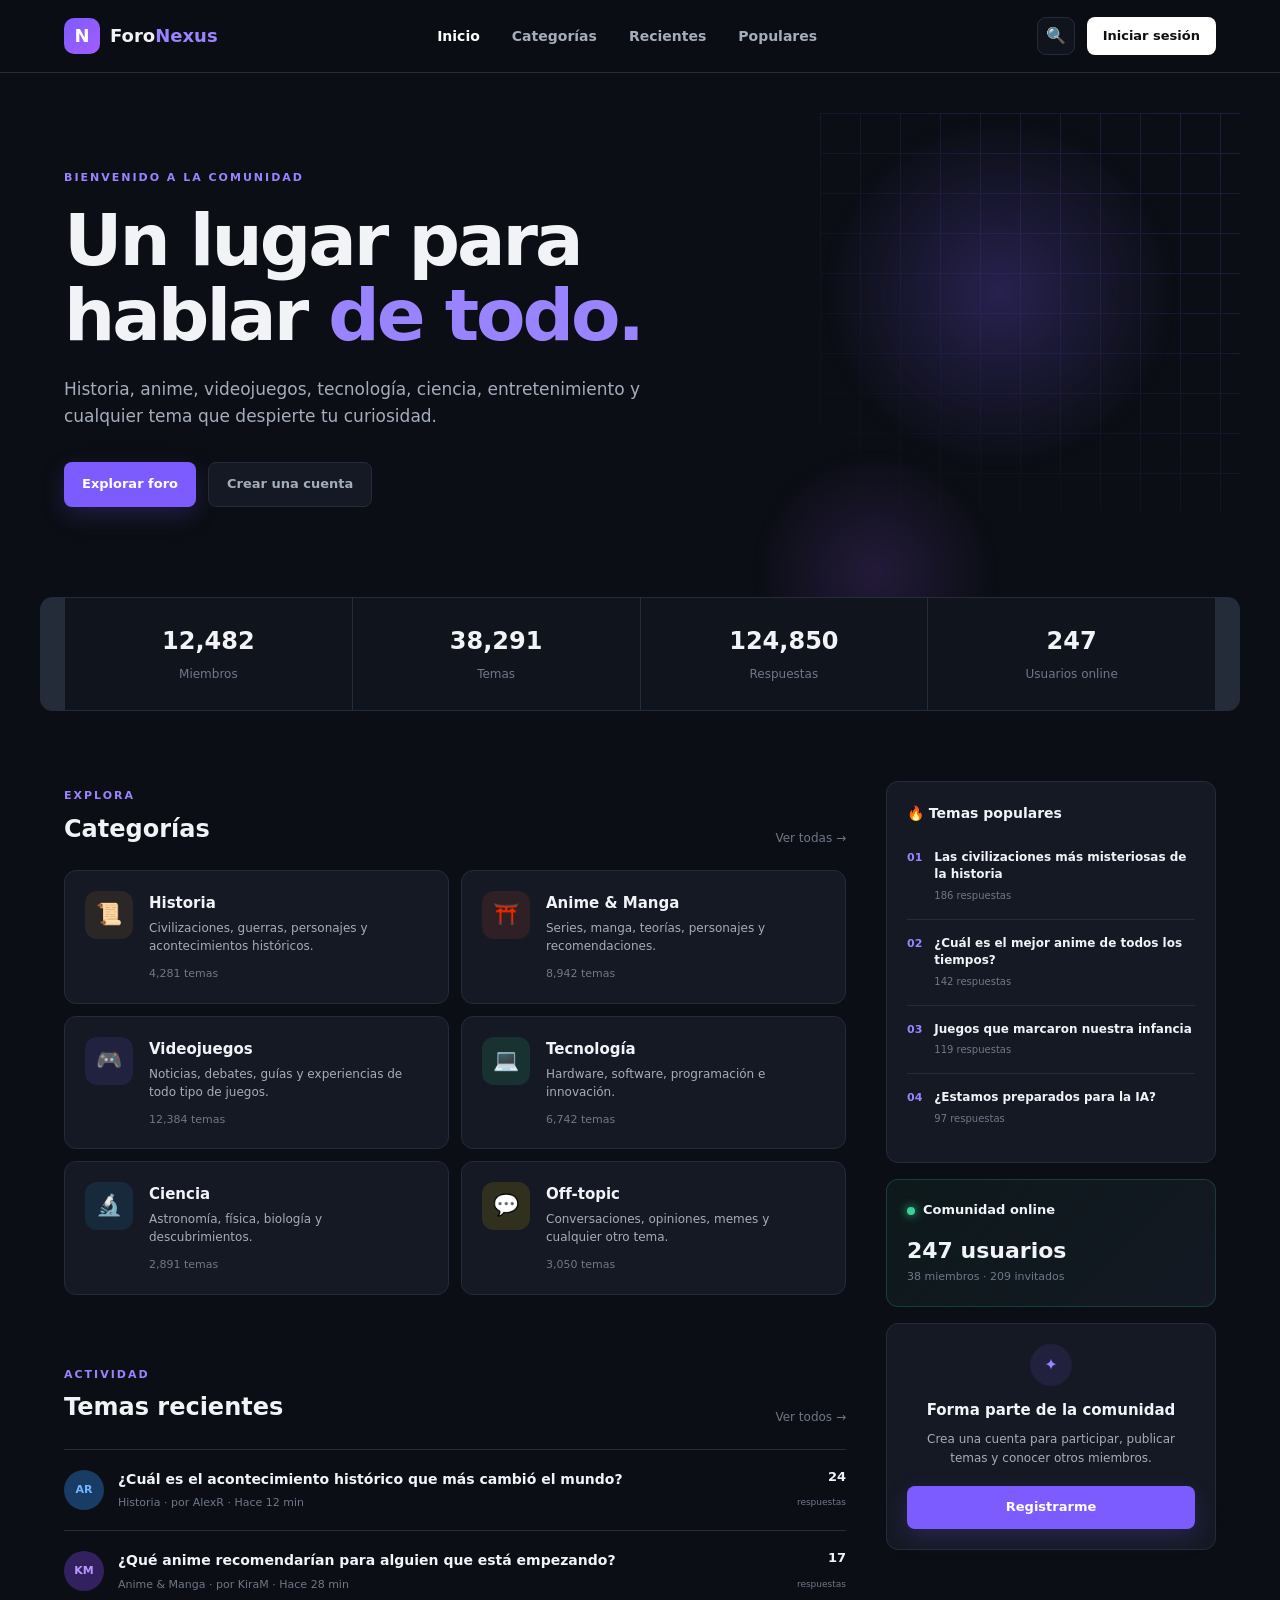
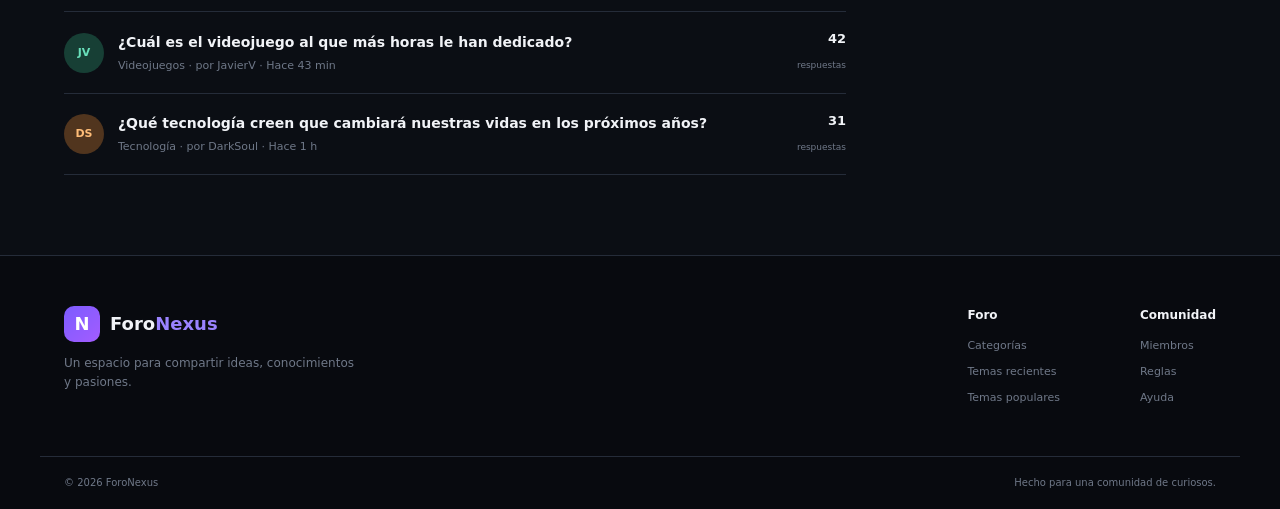
==== index.html @ 6db3c468 "add visual content" ====
<!DOCTYPE html>
<html lang="es">
<head>
    <meta charset="UTF-8">
    <meta name="viewport" content="width=device-width, initial-scale=1.0">

    <title>Foro Nexus</title>

    <meta
        name="description"
        content="Un espacio para conversar sobre historia, anime, videojuegos, tecnología y mucho más."
    >

    <link rel="stylesheet" href="css/style.css">
</head>

<body>

    <!-- =========================
         HEADER
    ========================== -->

    <header class="header">

        <div class="header-container">

            <a href="#" class="logo">
                <span class="logo-icon">N</span>

                <span class="logo-text">
                    Foro<span>Nexus</span>
                </span>
            </a>

            <nav class="main-nav" id="mainNav">
                <a href="#" class="active">Inicio</a>
                <a href="#categorias">Categorías</a>
                <a href="#recientes">Recientes</a>
                <a href="#populares">Populares</a>
            </nav>

            <div class="header-actions">

                <button
                    class="search-button"
                    id="searchButton"
                    aria-label="Buscar"
                >
                    🔍
                </button>

                <button class="login-button">
                    Iniciar sesión
                </button>

                <button
                    class="menu-button"
                    id="menuButton"
                    aria-label="Abrir menú"
                >
                    ☰
                </button>

            </div>

        </div>

    </header>


    <!-- =========================
         SEARCH
    ========================== -->

    <section class="search-section" id="searchSection">

        <div class="search-container">

            <input
                type="search"
                id="searchInput"
                placeholder="Buscar temas, categorías o usuarios..."
            >

            <button id="closeSearch">
                ✕
            </button>

        </div>

    </section>


    <!-- =========================
         HERO
    ========================== -->

    <main>

        <section class="hero">

            <div class="hero-content">

                <span class="hero-label">
                    BIENVENIDO A LA COMUNIDAD
                </span>

                <h1>
                    Un lugar para hablar
                    <span>de todo.</span>
                </h1>

                <p>
                    Historia, anime, videojuegos, tecnología, ciencia,
                    entretenimiento y cualquier tema que despierte tu curiosidad.
                </p>

                <div class="hero-actions">

                    <a href="#categorias" class="button primary">
                        Explorar foro
                    </a>

                    <a href="#" class="button secondary">
                        Crear una cuenta
                    </a>

                </div>

            </div>

            <div class="hero-decoration">
                <div class="orb orb-one"></div>
                <div class="orb orb-two"></div>
                <div class="grid-decoration"></div>
            </div>

        </section>


        <!-- =========================
             STATS
        ========================== -->

        <section class="stats">

            <div class="stat">
                <strong>12,482</strong>
                <span>Miembros</span>
            </div>

            <div class="stat">
                <strong>38,291</strong>
                <span>Temas</span>
            </div>

            <div class="stat">
                <strong>124,850</strong>
                <span>Respuestas</span>
            </div>

            <div class="stat">
                <strong>247</strong>
                <span>Usuarios online</span>
            </div>

        </section>


        <!-- =========================
             CONTENT
        ========================== -->

        <div class="content-container">

            <div class="main-content">

                <!-- CATEGORÍAS -->

                <section id="categorias">

                    <div class="section-heading">

                        <div>
                            <span class="section-label">
                                EXPLORA
                            </span>

                            <h2>Categorías</h2>
                        </div>

                        <a href="#" class="view-all">
                            Ver todas →
                        </a>

                    </div>


                    <div class="categories-grid">

                        <article
                            class="category-card"
                            data-category="historia"
                        >

                            <div class="category-icon history">
                                📜
                            </div>

                            <div class="category-info">

                                <h3>Historia</h3>

                                <p>
                                    Civilizaciones, guerras, personajes
                                    y acontecimientos históricos.
                                </p>

                                <span>
                                    4,281 temas
                                </span>

                            </div>

                        </article>


                        <article
                            class="category-card"
                            data-category="anime"
                        >

                            <div class="category-icon anime">
                                ⛩️
                            </div>

                            <div class="category-info">

                                <h3>Anime & Manga</h3>

                                <p>
                                    Series, manga, teorías, personajes
                                    y recomendaciones.
                                </p>

                                <span>
                                    8,942 temas
                                </span>

                            </div>

                        </article>


                        <article
                            class="category-card"
                            data-category="videojuegos"
                        >

                            <div class="category-icon games">
                                🎮
                            </div>

                            <div class="category-info">

                                <h3>Videojuegos</h3>

                                <p>
                                    Noticias, debates, guías y experiencias
                                    de todo tipo de juegos.
                                </p>

                                <span>
                                    12,384 temas
                                </span>

                            </div>

                        </article>


                        <article
                            class="category-card"
                            data-category="tecnologia"
                        >

                            <div class="category-icon technology">
                                💻
                            </div>

                            <div class="category-info">

                                <h3>Tecnología</h3>

                                <p>
                                    Hardware, software, programación
                                    e innovación.
                                </p>

                                <span>
                                    6,742 temas
                                </span>

                            </div>

                        </article>


                        <article
                            class="category-card"
                            data-category="ciencia"
                        >

                            <div class="category-icon science">
                                🔬
                            </div>

                            <div class="category-info">

                                <h3>Ciencia</h3>

                                <p>
                                    Astronomía, física, biología y
                                    descubrimientos.
                                </p>

                                <span>
                                    2,891 temas
                                </span>

                            </div>

                        </article>


                        <article
                            class="category-card"
                            data-category="offtopic"
                        >

                            <div class="category-icon offtopic">
                                💬
                            </div>

                            <div class="category-info">

                                <h3>Off-topic</h3>

                                <p>
                                    Conversaciones, opiniones, memes
                                    y cualquier otro tema.
                                </p>

                                <span>
                                    3,050 temas
                                </span>

                            </div>

                        </article>

                    </div>

                </section>


                <!-- TEMAS RECIENTES -->

                <section id="recientes" class="topics-section">

                    <div class="section-heading">

                        <div>
                            <span class="section-label">
                                ACTIVIDAD
                            </span>

                            <h2>Temas recientes</h2>
                        </div>

                        <a href="#" class="view-all">
                            Ver todos →
                        </a>

                    </div>


                    <div class="topics-list">

                        <article class="topic">

                            <div class="topic-avatar avatar-blue">
                                AR
                            </div>

                            <div class="topic-content">

                                <a href="#" class="topic-title">
                                    ¿Cuál es el acontecimiento histórico
                                    que más cambió el mundo?
                                </a>

                                <div class="topic-meta">
                                    <span>Historia</span>
                                    ·
                                    <span>por AlexR</span>
                                    ·
                                    <span>Hace 12 min</span>
                                </div>

                            </div>

                            <div class="topic-stats">
                                <strong>24</strong>
                                <span>respuestas</span>
                            </div>

                        </article>


                        <article class="topic">

                            <div class="topic-avatar avatar-purple">
                                KM
                            </div>

                            <div class="topic-content">

                                <a href="#" class="topic-title">
                                    ¿Qué anime recomendarían para alguien
                                    que está empezando?
                                </a>

                                <div class="topic-meta">
                                    <span>Anime & Manga</span>
                                    ·
                                    <span>por KiraM</span>
                                    ·
                                    <span>Hace 28 min</span>
                                </div>

                            </div>

                            <div class="topic-stats">
                                <strong>17</strong>
                                <span>respuestas</span>
                            </div>

                        </article>


                        <article class="topic">

                            <div class="topic-avatar avatar-green">
                                JV
                            </div>

                            <div class="topic-content">

                                <a href="#" class="topic-title">
                                    ¿Cuál es el videojuego al que más
                                    horas le han dedicado?
                                </a>

                                <div class="topic-meta">
                                    <span>Videojuegos</span>
                                    ·
                                    <span>por JavierV</span>
                                    ·
                                    <span>Hace 43 min</span>
                                </div>

                            </div>

                            <div class="topic-stats">
                                <strong>42</strong>
                                <span>respuestas</span>
                            </div>

                        </article>


                        <article class="topic">

                            <div class="topic-avatar avatar-orange">
                                DS
                            </div>

                            <div class="topic-content">

                                <a href="#" class="topic-title">
                                    ¿Qué tecnología creen que cambiará
                                    nuestras vidas en los próximos años?
                                </a>

                                <div class="topic-meta">
                                    <span>Tecnología</span>
                                    ·
                                    <span>por DarkSoul</span>
                                    ·
                                    <span>Hace 1 h</span>
                                </div>

                            </div>

                            <div class="topic-stats">
                                <strong>31</strong>
                                <span>respuestas</span>
                            </div>

                        </article>

                    </div>

                </section>

            </div>


            <!-- =========================
                 SIDEBAR
            ========================== -->

            <aside class="sidebar">

                <!-- POPULARES -->

                <section id="populares" class="sidebar-card">

                    <div class="sidebar-heading">
                        <h3>🔥 Temas populares</h3>
                    </div>

                    <div class="popular-topic">

                        <span class="popular-number">
                            01
                        </span>

                        <div>
                            <a href="#">
                                Las civilizaciones más misteriosas
                                de la historia
                            </a>

                            <span>
                                186 respuestas
                            </span>
                        </div>

                    </div>


                    <div class="popular-topic">

                        <span class="popular-number">
                            02
                        </span>

                        <div>
                            <a href="#">
                                ¿Cuál es el mejor anime de todos
                                los tiempos?
                            </a>

                            <span>
                                142 respuestas
                            </span>
                        </div>

                    </div>


                    <div class="popular-topic">

                        <span class="popular-number">
                            03
                        </span>

                        <div>
                            <a href="#">
                                Juegos que marcaron nuestra infancia
                            </a>

                            <span>
                                119 respuestas
                            </span>
                        </div>

                    </div>


                    <div class="popular-topic">

                        <span class="popular-number">
                            04
                        </span>

                        <div>
                            <a href="#">
                                ¿Estamos preparados para la IA?
                            </a>

                            <span>
                                97 respuestas
                            </span>
                        </div>

                    </div>

                </section>


                <!-- ONLINE -->

                <section class="sidebar-card online-card">

                    <div class="online-header">

                        <span class="online-indicator"></span>

                        <h3>
                            Comunidad online
                        </h3>

                    </div>

                    <strong>
                        247 usuarios
                    </strong>

                    <p>
                        38 miembros · 209 invitados
                    </p>

                </section>


                <!-- CTA -->

                <section class="sidebar-card join-card">

                    <div class="join-icon">
                        ✦
                    </div>

                    <h3>
                        Forma parte de la comunidad
                    </h3>

                    <p>
                        Crea una cuenta para participar,
                        publicar temas y conocer otros miembros.
                    </p>

                    <a href="#" class="button primary full">
                        Registrarme
                    </a>

                </section>

            </aside>

        </div>

    </main>


    <!-- =========================
         FOOTER
    ========================== -->

    <footer class="footer">

        <div class="footer-container">

            <div class="footer-brand">

                <a href="#" class="logo">

                    <span class="logo-icon">
                        N
                    </span>

                    <span class="logo-text">
                        Foro<span>Nexus</span>
                    </span>

                </a>

                <p>
                    Un espacio para compartir ideas,
                    conocimientos y pasiones.
                </p>

            </div>


            <div class="footer-links">

                <div>
                    <h4>Foro</h4>
                    <a href="#">Categorías</a>
                    <a href="#">Temas recientes</a>
                    <a href="#">Temas populares</a>
                </div>

                <div>
                    <h4>Comunidad</h4>
                    <a href="#">Miembros</a>
                    <a href="#">Reglas</a>
                    <a href="#">Ayuda</a>
                </div>

            </div>

        </div>


        <div class="footer-bottom">

            <span>
                © 2026 ForoNexus
            </span>

            <span>
                Hecho para una comunidad de curiosos.
            </span>

        </div>

    </footer>


    <script src="js/app.js"></script>

</body>
</html>
---- css/style.css ----
/* =========================================
   VARIABLES
========================================= */

:root {

    --bg: #0b0e14;
    --bg-secondary: #10141d;
    --bg-card: #141923;
    --bg-card-hover: #191f2c;

    --border: #252c39;
    --border-light: #303849;

    --text: #f1f3f7;
    --text-secondary: #a5adbb;
    --text-muted: #6f7888;

    --primary: #7c5cff;
    --primary-light: #9a83ff;
    --primary-dark: #6242e8;

    --green: #36d399;

    --radius: 12px;

    --max-width: 1200px;

}


/* =========================================
   RESET
========================================= */

* {
    margin: 0;
    padding: 0;
    box-sizing: border-box;
}

html {
    scroll-behavior: smooth;
}

body {
    background: var(--bg);
    color: var(--text);
    font-family:
        Inter,
        ui-sans-serif,
        system-ui,
        -apple-system,
        BlinkMacSystemFont,
        "Segoe UI",
        sans-serif;

    line-height: 1.6;
}

a {
    color: inherit;
    text-decoration: none;
}

button,
input {
    font: inherit;
}


/* =========================================
   HEADER
========================================= */

.header {
    position: sticky;
    top: 0;
    z-index: 100;

    background: rgba(11, 14, 20, .88);

    backdrop-filter: blur(16px);

    border-bottom: 1px solid var(--border);
}

.header-container {
    max-width: var(--max-width);
    height: 72px;

    margin: auto;
    padding: 0 24px;

    display: flex;
    align-items: center;
    justify-content: space-between;
}


/* LOGO */

.logo {
    display: flex;
    align-items: center;
    gap: 10px;

    font-weight: 800;
    font-size: 18px;
}

.logo-icon {
    width: 36px;
    height: 36px;

    display: grid;
    place-items: center;

    border-radius: 10px;

    background: linear-gradient(
        135deg,
        var(--primary),
        #a35cff
    );

    color: white;

    font-weight: 900;
}

.logo-text span {
    color: var(--primary-light);
}


/* NAV */

.main-nav {
    display: flex;
    gap: 32px;
}

.main-nav a {
    color: var(--text-secondary);

    font-size: 14px;
    font-weight: 600;

    transition: .2s;
}

.main-nav a:hover,
.main-nav a.active {
    color: white;
}


/* HEADER ACTIONS */

.header-actions {
    display: flex;
    align-items: center;
    gap: 12px;
}

.search-button,
.menu-button {
    width: 38px;
    height: 38px;

    border: 1px solid var(--border);

    background: var(--bg-secondary);
    color: var(--text-secondary);

    border-radius: 9px;

    cursor: pointer;

    transition: .2s;
}

.search-button:hover,
.menu-button:hover {
    border-color: var(--primary);
    color: white;
}

.login-button {
    border: none;

    background: white;
    color: #101010;

    padding: 9px 16px;

    border-radius: 8px;

    font-size: 13px;
    font-weight: 700;

    cursor: pointer;

    transition: .2s;
}

.login-button:hover {
    background: #ddd;
}

.menu-button {
    display: none;
}


/* =========================================
   SEARCH
========================================= */

.search-section {
    display: none;

    border-bottom: 1px solid var(--border);

    background: var(--bg-secondary);

    padding: 16px 24px;
}

.search-section.visible {
    display: block;
}

.search-container {
    max-width: var(--max-width);
    margin: auto;

    display: flex;
    gap: 10px;
}

.search-container input {
    flex: 1;

    background: var(--bg-card);

    border: 1px solid var(--border);

    color: white;

    padding: 12px 16px;

    border-radius: 8px;

    outline: none;
}

.search-container input:focus {
    border-color: var(--primary);
}

.search-container button {
    width: 44px;

    border: 1px solid var(--border);

    background: var(--bg-card);

    color: var(--text-secondary);

    border-radius: 8px;

    cursor: pointer;
}


/* =========================================
   HERO
========================================= */

.hero {
    position: relative;

    min-height: 460px;

    max-width: var(--max-width);

    margin: 0 auto;

    padding: 90px 24px;

    display: flex;
    align-items: center;

    overflow: hidden;
}

.hero-content {
    position: relative;
    z-index: 2;

    max-width: 700px;
}

.hero-label,
.section-label {
    color: var(--primary-light);

    font-size: 11px;
    font-weight: 800;

    letter-spacing: 2px;
}

.hero h1 {
    margin-top: 14px;

    font-size: clamp(42px, 6vw, 72px);

    line-height: 1.05;

    letter-spacing: -3px;
}

.hero h1 span {
    color: var(--primary-light);
}

.hero p {
    margin-top: 22px;

    max-width: 610px;

    color: var(--text-secondary);

    font-size: 17px;
}

.hero-actions {
    margin-top: 32px;

    display: flex;
    gap: 12px;
}


/* HERO DECORATION */

.hero-decoration {
    position: absolute;

    inset: 0;

    pointer-events: none;
}

.orb {
    position: absolute;

    border-radius: 50%;

    filter: blur(2px);
}

.orb-one {
    width: 360px;
    height: 360px;

    right: 60px;
    top: 40px;

    background: radial-gradient(
        circle,
        rgba(124, 92, 255, .25),
        transparent 70%
    );
}

.orb-two {
    width: 250px;
    height: 250px;

    right: 240px;
    bottom: -100px;

    background: radial-gradient(
        circle,
        rgba(163, 92, 255, .16),
        transparent 70%
    );
}

.grid-decoration {
    position: absolute;

    width: 500px;
    height: 400px;

    right: -80px;
    top: 40px;

    opacity: .2;

    background-image:
        linear-gradient(var(--primary) 1px, transparent 1px),
        linear-gradient(90deg, var(--primary) 1px, transparent 1px);

    background-size: 40px 40px;

    mask-image: linear-gradient(
        to bottom left,
        black,
        transparent
    );
}


/* =========================================
   BUTTONS
========================================= */

.button {
    display: inline-flex;

    align-items: center;
    justify-content: center;

    padding: 11px 18px;

    border-radius: 8px;

    font-size: 13px;
    font-weight: 700;

    transition: .2s;
}

.button.primary {
    background: var(--primary);

    color: white;

    box-shadow:
        0 8px 25px rgba(124, 92, 255, .2);
}

.button.primary:hover {
    background: var(--primary-light);

    transform: translateY(-1px);
}

.button.secondary {
    border: 1px solid var(--border);

    background: var(--bg-card);

    color: var(--text-secondary);
}

.button.secondary:hover {
    border-color: var(--border-light);

    color: white;
}

.button.full {
    width: 100%;
}


/* =========================================
   STATS
========================================= */

.stats {
    max-width: var(--max-width);

    margin: 0 auto 70px;

    padding: 0 24px;

    display: grid;

    grid-template-columns:
        repeat(4, 1fr);

    gap: 1px;

    background: var(--border);

    border: 1px solid var(--border);

    border-radius: var(--radius);

    overflow: hidden;
}

.stat {
    padding: 24px;

    background: var(--bg-secondary);

    text-align: center;
}

.stat strong {
    display: block;

    font-size: 24px;
}

.stat span {
    color: var(--text-muted);

    font-size: 12px;
}


/* =========================================
   CONTENT
========================================= */

.content-container {
    max-width: var(--max-width);

    margin: auto;

    padding: 0 24px 80px;

    display: grid;

    grid-template-columns:
        minmax(0, 1fr)
        330px;

    gap: 40px;
}


/* SECTION HEADING */

.section-heading {
    display: flex;

    align-items: flex-end;
    justify-content: space-between;

    margin-bottom: 22px;
}

.section-heading h2 {
    margin-top: 3px;

    font-size: 24px;
}

.view-all {
    color: var(--text-muted);

    font-size: 12px;
}

.view-all:hover {
    color: var(--primary-light);
}


/* =========================================
   CATEGORIES
========================================= */

.categories-grid {
    display: grid;

    grid-template-columns:
        repeat(2, 1fr);

    gap: 12px;
}

.category-card {
    display: flex;

    gap: 16px;

    padding: 20px;

    background: var(--bg-card);

    border: 1px solid var(--border);

    border-radius: var(--radius);

    cursor: pointer;

    transition:
        background .2s,
        border .2s,
        transform .2s;
}

.category-card:hover {
    background: var(--bg-card-hover);

    border-color: var(--border-light);

    transform: translateY(-2px);
}

.category-icon {
    width: 48px;
    height: 48px;

    flex-shrink: 0;

    display: grid;
    place-items: center;

    border-radius: 12px;

    font-size: 21px;
}

.category-icon.history {
    background: rgba(193, 133, 65, .13);
}

.category-icon.anime {
    background: rgba(231, 76, 60, .13);
}

.category-icon.games {
    background: rgba(124, 92, 255, .13);
}

.category-icon.technology {
    background: rgba(54, 211, 153, .13);
}

.category-icon.science {
    background: rgba(52, 152, 219, .13);
}

.category-icon.offtopic {
    background: rgba(241, 196, 15, .13);
}

.category-info h3 {
    font-size: 15px;
}

.category-info p {
    margin-top: 4px;

    color: var(--text-secondary);

    font-size: 12px;

    line-height: 1.5;
}

.category-info span {
    display: block;

    margin-top: 10px;

    color: var(--text-muted);

    font-size: 11px;
}


/* =========================================
   TOPICS
========================================= */

.topics-section {
    margin-top: 65px;
}

.topics-list {
    border-top: 1px solid var(--border);
}

.topic {
    display: flex;

    align-items: center;

    gap: 14px;

    padding: 17px 0;

    border-bottom: 1px solid var(--border);
}

.topic-avatar {
    width: 40px;
    height: 40px;

    flex-shrink: 0;

    display: grid;
    place-items: center;

    border-radius: 50%;

    font-size: 11px;
    font-weight: 800;
}

.avatar-blue {
    background: #183c63;
    color: #71b5ff;
}

.avatar-purple {
    background: #33205f;
    color: #b89aff;
}

.avatar-green {
    background: #173f35;
    color: #69dfba;
}

.avatar-orange {
    background: #51351e;
    color: #ffbd78;
}

.topic-content {
    flex: 1;

    min-width: 0;
}

.topic-title {
    display: block;

    color: var(--text);

    font-size: 14px;
    font-weight: 600;

    white-space: nowrap;
    overflow: hidden;
    text-overflow: ellipsis;
}

.topic-title:hover {
    color: var(--primary-light);
}

.topic-meta {
    margin-top: 4px;

    color: var(--text-muted);

    font-size: 11px;
}

.topic-stats {
    min-width: 65px;

    text-align: right;
}

.topic-stats strong {
    display: block;

    font-size: 13px;
}

.topic-stats span {
    color: var(--text-muted);

    font-size: 9px;
}


/* =========================================
   SIDEBAR
========================================= */

.sidebar {
    display: flex;

    flex-direction: column;

    gap: 16px;
}

.sidebar-card {
    background: var(--bg-card);

    border: 1px solid var(--border);

    border-radius: var(--radius);

    padding: 20px;
}

.sidebar-heading {
    margin-bottom: 10px;
}

.sidebar-heading h3 {
    font-size: 14px;
}


/* POPULAR */

.popular-topic {
    display: flex;

    gap: 12px;

    padding: 15px 0;

    border-bottom: 1px solid var(--border);
}

.popular-topic:last-child {
    border-bottom: none;
}

.popular-number {
    color: var(--primary-light);

    font-size: 11px;
    font-weight: 800;
}

.popular-topic a {
    display: block;

    font-size: 12px;
    font-weight: 600;

    line-height: 1.4;
}

.popular-topic a:hover {
    color: var(--primary-light);
}

.popular-topic span:not(.popular-number) {
    display: block;

    margin-top: 5px;

    color: var(--text-muted);

    font-size: 10px;
}


/* ONLINE */

.online-card {
    border-color: rgba(54, 211, 153, .2);

    background:
        linear-gradient(
            135deg,
            rgba(54, 211, 153, .06),
            var(--bg-card)
        );
}

.online-header {
    display: flex;

    align-items: center;

    gap: 8px;
}

.online-header h3 {
    font-size: 13px;
}

.online-indicator {
    width: 8px;
    height: 8px;

    border-radius: 50%;

    background: var(--green);

    box-shadow:
        0 0 10px var(--green);
}

.online-card > strong {
    display: block;

    margin-top: 12px;

    font-size: 22px;
}

.online-card p {
    color: var(--text-muted);

    font-size: 11px;
}


/* JOIN */

.join-card {
    text-align: center;
}

.join-icon {
    width: 42px;
    height: 42px;

    margin: 0 auto 12px;

    display: grid;
    place-items: center;

    border-radius: 50%;

    background: rgba(124, 92, 255, .12);

    color: var(--primary-light);
}

.join-card h3 {
    font-size: 15px;
}

.join-card p {
    margin: 8px 0 18px;

    color: var(--text-secondary);

    font-size: 12px;
}


/* =========================================
   FOOTER
========================================= */

.footer {
    border-top: 1px solid var(--border);

    background: #080a0f;
}

.footer-container {
    max-width: var(--max-width);

    margin: auto;

    padding: 50px 24px;

    display: flex;

    justify-content: space-between;

    gap: 50px;
}

.footer-brand {
    max-width: 300px;
}

.footer-brand p {
    margin-top: 12px;

    color: var(--text-muted);

    font-size: 12px;
}

.footer-links {
    display: flex;

    gap: 80px;
}

.footer-links div {
    display: flex;

    flex-direction: column;

    gap: 8px;
}

.footer-links h4 {
    margin-bottom: 4px;

    font-size: 12px;
}

.footer-links a {
    color: var(--text-muted);

    font-size: 11px;
}

.footer-links a:hover {
    color: white;
}

.footer-bottom {
    max-width: var(--max-width);

    margin: auto;

    padding: 18px 24px;

    border-top: 1px solid var(--border);

    display: flex;

    justify-content: space-between;

    color: var(--text-muted);

    font-size: 10px;
}


/* =========================================
   RESPONSIVE
========================================= */

@media (max-width: 900px) {

    .main-nav {
        display: none;

        position: absolute;

        top: 72px;
        left: 0;
        right: 0;

        padding: 18px 24px;

        flex-direction: column;

        gap: 18px;

        background: var(--bg-secondary);

        border-bottom: 1px solid var(--border);
    }

    .main-nav.open {
        display: flex;
    }

    .menu-button {
        display: block;
    }

    .content-container {
        grid-template-columns: 1fr;
    }

    .sidebar {
        display: grid;

        grid-template-columns:
            repeat(2, 1fr);
    }

    .join-card {
        grid-column: span 2;
    }

}


@media (max-width: 650px) {

    .header-container {
        height: 64px;
    }

    .login-button {
        display: none;
    }

    .hero {
        min-height: 430px;

        padding: 70px 20px;
    }

    .hero h1 {
        font-size: 46px;

        letter-spacing: -2px;
    }

    .hero p {
        font-size: 14px;
    }

    .hero-actions {
        flex-direction: column;
    }

    .button {
        width: 100%;
    }

    .stats {
        margin-left: 20px;
        margin-right: 20px;

        grid-template-columns:
            repeat(2, 1fr);
    }

    .content-container {
        padding-left: 20px;
        padding-right: 20px;
    }

    .categories-grid {
        grid-template-columns: 1fr;
    }

    .sidebar {
        grid-template-columns: 1fr;
    }

    .join-card {
        grid-column: auto;
    }

    .topic-stats {
        display: none;
    }

    .footer-container {
        flex-direction: column;
    }

    .footer-links {
        gap: 50px;
    }

    .footer-bottom {
        flex-direction: column;

        gap: 5px;
    }

}
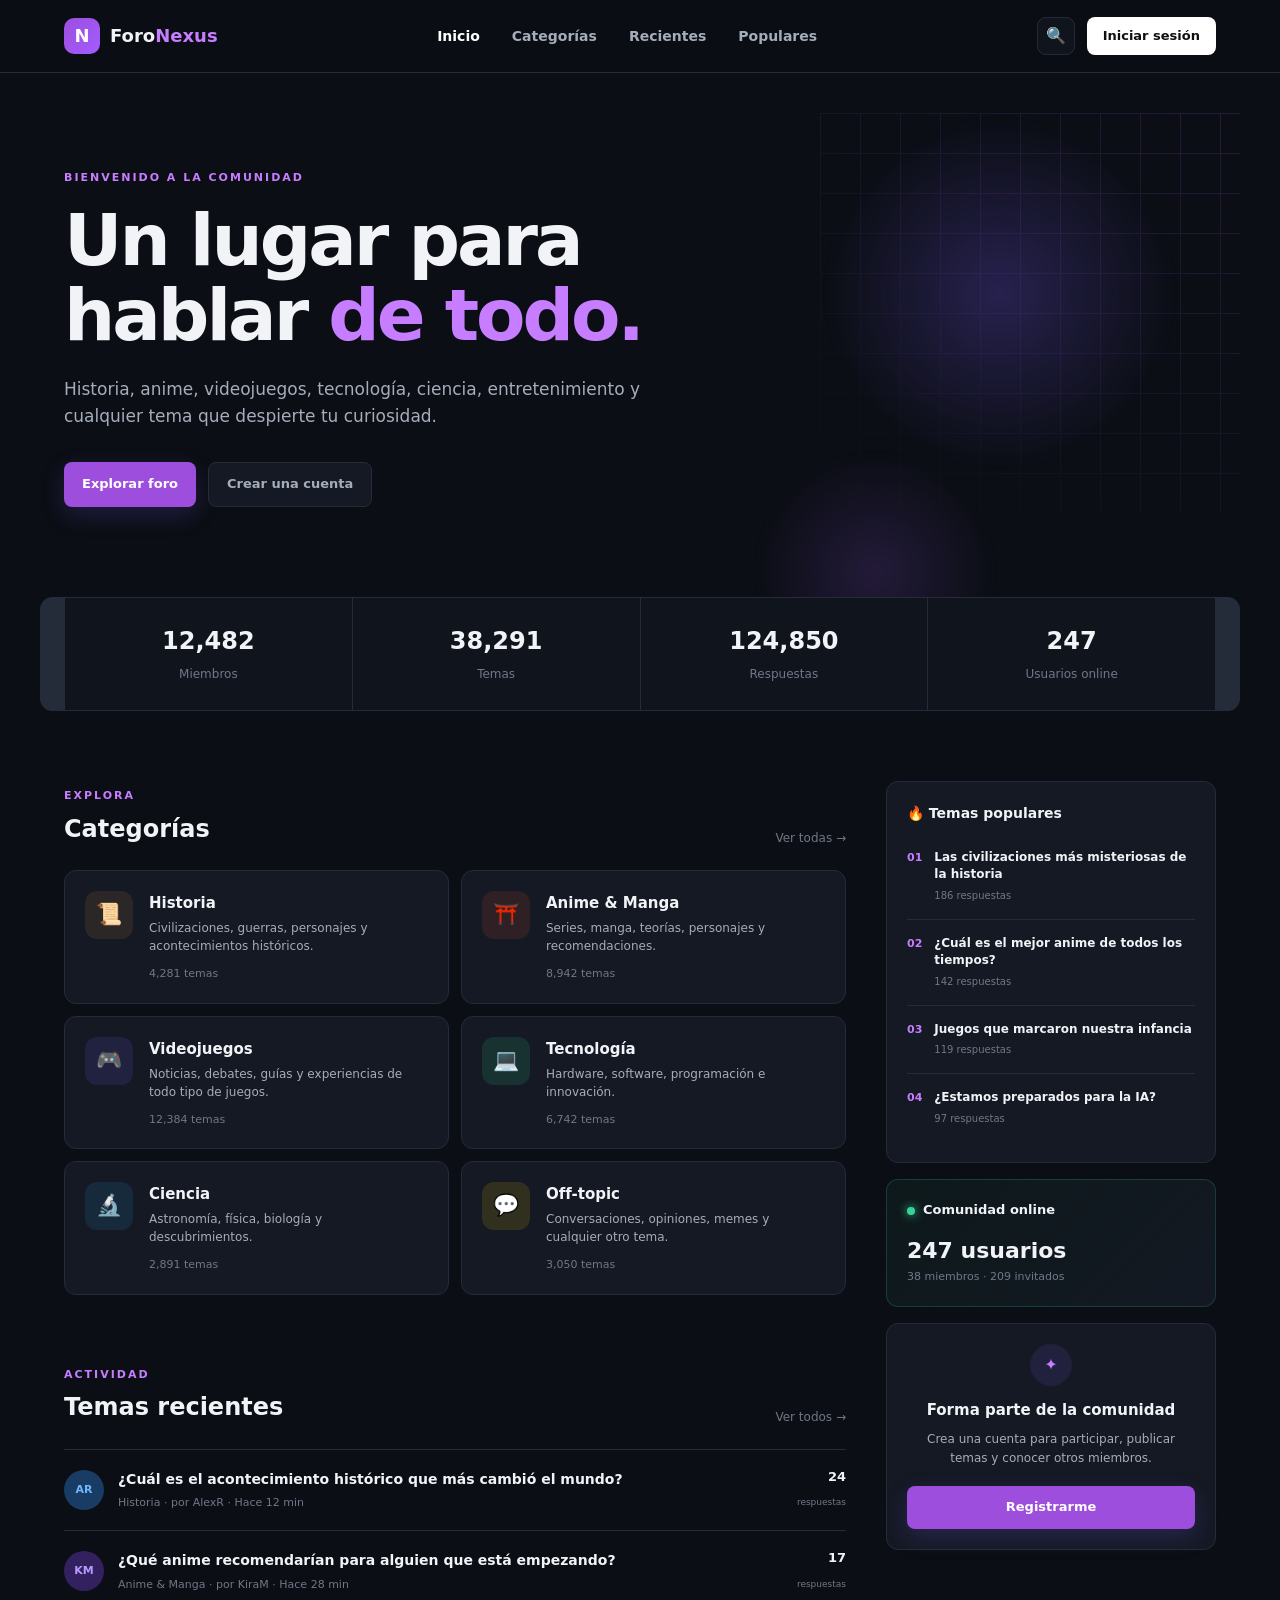
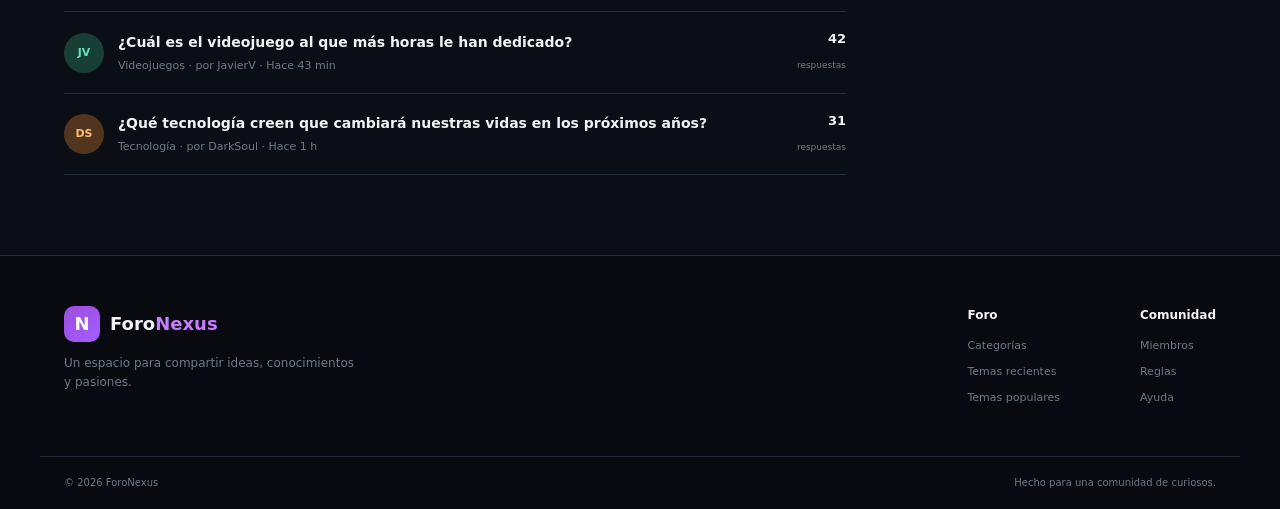
==== commit b9099f82: "Se eliminan saltos de linea innecesarios" ====
--- a/index.html
+++ b/index.html
@@ -3,44 +3,34 @@
 <head>
     <meta charset="UTF-8">
     <meta name="viewport" content="width=device-width, initial-scale=1.0">
-
     <title>Foro Nexus</title>
-
     <meta
         name="description"
         content="Un espacio para conversar sobre historia, anime, videojuegos, tecnología y mucho más."
     >
-
-    <link rel="stylesheet" href="css/style.css">
+    <link rel="stylesheet" href="css/index.css">
 </head>
 
 <body>
-
     <!-- =========================
          HEADER
     ========================== -->
 
     <header class="header">
-
         <div class="header-container">
-
             <a href="#" class="logo">
                 <span class="logo-icon">N</span>
-
                 <span class="logo-text">
                     Foro<span>Nexus</span>
                 </span>
             </a>
-
             <nav class="main-nav" id="mainNav">
                 <a href="#" class="active">Inicio</a>
                 <a href="#categorias">Categorías</a>
                 <a href="#recientes">Recientes</a>
                 <a href="#populares">Populares</a>
             </nav>
-
             <div class="header-actions">
-
                 <button
                     class="search-button"
                     id="searchButton"
@@ -48,11 +38,9 @@
                 >
                     🔍
                 </button>
-
-                <button class="login-button">
+                <a href="login.html" class="login-button">
                     Iniciar sesión
-                </button>
-
+                </a>
                 <button
                     class="menu-button"
                     id="menuButton"
@@ -60,346 +48,238 @@
                 >
                     ☰
                 </button>
-
-            </div>
-
+            </div>
         </div>
-
     </header>
-
 
     <!-- =========================
          SEARCH
     ========================== -->
 
     <section class="search-section" id="searchSection">
-
         <div class="search-container">
-
             <input
                 type="search"
                 id="searchInput"
                 placeholder="Buscar temas, categorías o usuarios..."
             >
-
             <button id="closeSearch">
                 ✕
             </button>
-
         </div>
-
     </section>
-
 
     <!-- =========================
          HERO
     ========================== -->
-
+    
     <main>
-
         <section class="hero">
-
             <div class="hero-content">
-
                 <span class="hero-label">
                     BIENVENIDO A LA COMUNIDAD
                 </span>
-
                 <h1>
                     Un lugar para hablar
                     <span>de todo.</span>
                 </h1>
-
                 <p>
                     Historia, anime, videojuegos, tecnología, ciencia,
                     entretenimiento y cualquier tema que despierte tu curiosidad.
                 </p>
-
                 <div class="hero-actions">
-
                     <a href="#categorias" class="button primary">
                         Explorar foro
                     </a>
-
-                    <a href="#" class="button secondary">
+                    <!-- ENLACE A REGISTRO -->
+                    <a href="registro.html" class="button secondary">
                         Crear una cuenta
                     </a>
-
                 </div>
-
-            </div>
-
+            </div>
             <div class="hero-decoration">
                 <div class="orb orb-one"></div>
                 <div class="orb orb-two"></div>
                 <div class="grid-decoration"></div>
             </div>
-
         </section>
-
 
         <!-- =========================
              STATS
         ========================== -->
 
         <section class="stats">
-
             <div class="stat">
                 <strong>12,482</strong>
                 <span>Miembros</span>
             </div>
-
             <div class="stat">
                 <strong>38,291</strong>
                 <span>Temas</span>
             </div>
-
             <div class="stat">
                 <strong>124,850</strong>
                 <span>Respuestas</span>
             </div>
-
             <div class="stat">
                 <strong>247</strong>
                 <span>Usuarios online</span>
             </div>
-
         </section>
-
 
         <!-- =========================
              CONTENT
         ========================== -->
 
         <div class="content-container">
-
             <div class="main-content">
-
                 <!-- CATEGORÍAS -->
-
                 <section id="categorias">
-
                     <div class="section-heading">
-
                         <div>
                             <span class="section-label">
                                 EXPLORA
                             </span>
-
                             <h2>Categorías</h2>
                         </div>
-
                         <a href="#" class="view-all">
                             Ver todas →
                         </a>
-
-                    </div>
-
-
+                    </div>
                     <div class="categories-grid">
-
                         <article
                             class="category-card"
                             data-category="historia"
                         >
-
                             <div class="category-icon history">
                                 📜
                             </div>
-
                             <div class="category-info">
-
                                 <h3>Historia</h3>
-
                                 <p>
                                     Civilizaciones, guerras, personajes
                                     y acontecimientos históricos.
                                 </p>
-
                                 <span>
                                     4,281 temas
                                 </span>
-
-                            </div>
-
-                        </article>
-
-
+                            </div>
+                        </article>
                         <article
                             class="category-card"
                             data-category="anime"
                         >
-
                             <div class="category-icon anime">
                                 ⛩️
                             </div>
-
                             <div class="category-info">
-
                                 <h3>Anime & Manga</h3>
-
                                 <p>
                                     Series, manga, teorías, personajes
                                     y recomendaciones.
                                 </p>
-
                                 <span>
                                     8,942 temas
                                 </span>
-
-                            </div>
-
-                        </article>
-
-
+                            </div>
+                        </article>
                         <article
                             class="category-card"
                             data-category="videojuegos"
                         >
-
                             <div class="category-icon games">
                                 🎮
                             </div>
-
                             <div class="category-info">
-
                                 <h3>Videojuegos</h3>
-
                                 <p>
                                     Noticias, debates, guías y experiencias
                                     de todo tipo de juegos.
                                 </p>
-
                                 <span>
                                     12,384 temas
                                 </span>
-
-                            </div>
-
-                        </article>
-
-
+                            </div>
+                        </article>
                         <article
                             class="category-card"
                             data-category="tecnologia"
                         >
-
                             <div class="category-icon technology">
                                 💻
                             </div>
-
                             <div class="category-info">
-
                                 <h3>Tecnología</h3>
-
                                 <p>
                                     Hardware, software, programación
                                     e innovación.
                                 </p>
-
                                 <span>
                                     6,742 temas
                                 </span>
-
-                            </div>
-
-                        </article>
-
-
+                            </div>
+                        </article>
                         <article
                             class="category-card"
                             data-category="ciencia"
                         >
-
                             <div class="category-icon science">
                                 🔬
                             </div>
-
                             <div class="category-info">
-
                                 <h3>Ciencia</h3>
-
                                 <p>
                                     Astronomía, física, biología y
                                     descubrimientos.
                                 </p>
-
                                 <span>
                                     2,891 temas
                                 </span>
-
-                            </div>
-
-                        </article>
-
-
+                            </div>
+                        </article>
                         <article
                             class="category-card"
                             data-category="offtopic"
                         >
-
                             <div class="category-icon offtopic">
                                 💬
                             </div>
-
                             <div class="category-info">
-
                                 <h3>Off-topic</h3>
-
                                 <p>
                                     Conversaciones, opiniones, memes
                                     y cualquier otro tema.
                                 </p>
-
                                 <span>
                                     3,050 temas
                                 </span>
-
-                            </div>
-
-                        </article>
-
-                    </div>
-
+                            </div>
+                        </article>
+                    </div>
                 </section>
-
-
                 <!-- TEMAS RECIENTES -->
-
                 <section id="recientes" class="topics-section">
-
                     <div class="section-heading">
-
                         <div>
                             <span class="section-label">
                                 ACTIVIDAD
                             </span>
-
                             <h2>Temas recientes</h2>
                         </div>
-
                         <a href="#" class="view-all">
                             Ver todos →
                         </a>
-
-                    </div>
-
-
+                    </div>
                     <div class="topics-list">
-
                         <article class="topic">
-
                             <div class="topic-avatar avatar-blue">
                                 AR
                             </div>
-
                             <div class="topic-content">
-
                                 <a href="#" class="topic-title">
                                     ¿Cuál es el acontecimiento histórico
                                     que más cambió el mundo?
                                 </a>
-
                                 <div class="topic-meta">
                                     <span>Historia</span>
                                     ·
@@ -407,30 +287,21 @@
                                     ·
                                     <span>Hace 12 min</span>
                                 </div>
-
-                            </div>
-
+                            </div>
                             <div class="topic-stats">
                                 <strong>24</strong>
                                 <span>respuestas</span>
                             </div>
-
-                        </article>
-
-
+                        </article>
                         <article class="topic">
-
                             <div class="topic-avatar avatar-purple">
                                 KM
                             </div>
-
                             <div class="topic-content">
-
                                 <a href="#" class="topic-title">
                                     ¿Qué anime recomendarían para alguien
                                     que está empezando?
                                 </a>
-
                                 <div class="topic-meta">
                                     <span>Anime & Manga</span>
                                     ·
@@ -438,30 +309,21 @@
                                     ·
                                     <span>Hace 28 min</span>
                                 </div>
-
-                            </div>
-
+                            </div>
                             <div class="topic-stats">
                                 <strong>17</strong>
                                 <span>respuestas</span>
                             </div>
-
-                        </article>
-
-
+                        </article>
                         <article class="topic">
-
                             <div class="topic-avatar avatar-green">
                                 JV
                             </div>
-
                             <div class="topic-content">
-
                                 <a href="#" class="topic-title">
                                     ¿Cuál es el videojuego al que más
                                     horas le han dedicado?
                                 </a>
-
                                 <div class="topic-meta">
                                     <span>Videojuegos</span>
                                     ·
@@ -469,30 +331,21 @@
                                     ·
                                     <span>Hace 43 min</span>
                                 </div>
-
-                            </div>
-
+                            </div>
                             <div class="topic-stats">
                                 <strong>42</strong>
                                 <span>respuestas</span>
                             </div>
-
-                        </article>
-
-
+                        </article>
                         <article class="topic">
-
                             <div class="topic-avatar avatar-orange">
                                 DS
                             </div>
-
                             <div class="topic-content">
-
                                 <a href="#" class="topic-title">
                                     ¿Qué tecnología creen que cambiará
                                     nuestras vidas en los próximos años?
                                 </a>
-
                                 <div class="topic-meta">
                                     <span>Tecnología</span>
                                     ·
@@ -500,239 +353,159 @@
                                     ·
                                     <span>Hace 1 h</span>
                                 </div>
-
-                            </div>
-
+                            </div>
                             <div class="topic-stats">
                                 <strong>31</strong>
                                 <span>respuestas</span>
                             </div>
-
-                        </article>
-
-                    </div>
-
+                        </article>
+                    </div>
                 </section>
-
-            </div>
-
-
+            </div>
             <!-- =========================
                  SIDEBAR
             ========================== -->
-
             <aside class="sidebar">
-
                 <!-- POPULARES -->
-
                 <section id="populares" class="sidebar-card">
-
                     <div class="sidebar-heading">
                         <h3>🔥 Temas populares</h3>
                     </div>
-
                     <div class="popular-topic">
-
                         <span class="popular-number">
                             01
                         </span>
-
                         <div>
                             <a href="#">
                                 Las civilizaciones más misteriosas
                                 de la historia
                             </a>
-
                             <span>
                                 186 respuestas
                             </span>
                         </div>
-
-                    </div>
-
-
+                    </div>
                     <div class="popular-topic">
-
                         <span class="popular-number">
                             02
                         </span>
-
                         <div>
                             <a href="#">
                                 ¿Cuál es el mejor anime de todos
                                 los tiempos?
                             </a>
-
                             <span>
                                 142 respuestas
                             </span>
                         </div>
-
-                    </div>
-
-
+                    </div>
                     <div class="popular-topic">
-
                         <span class="popular-number">
                             03
                         </span>
-
                         <div>
                             <a href="#">
                                 Juegos que marcaron nuestra infancia
                             </a>
-
                             <span>
                                 119 respuestas
                             </span>
                         </div>
-
-                    </div>
-
-
+                    </div>
                     <div class="popular-topic">
-
                         <span class="popular-number">
                             04
                         </span>
-
                         <div>
                             <a href="#">
                                 ¿Estamos preparados para la IA?
                             </a>
-
                             <span>
                                 97 respuestas
                             </span>
                         </div>
-
-                    </div>
-
+                    </div>
                 </section>
-
-
                 <!-- ONLINE -->
-
                 <section class="sidebar-card online-card">
-
                     <div class="online-header">
-
                         <span class="online-indicator"></span>
-
                         <h3>
                             Comunidad online
                         </h3>
-
-                    </div>
-
+                    </div>
                     <strong>
                         247 usuarios
                     </strong>
-
                     <p>
                         38 miembros · 209 invitados
                     </p>
-
                 </section>
-
-
                 <!-- CTA -->
-
                 <section class="sidebar-card join-card">
-
                     <div class="join-icon">
                         ✦
                     </div>
-
                     <h3>
                         Forma parte de la comunidad
                     </h3>
-
                     <p>
                         Crea una cuenta para participar,
                         publicar temas y conocer otros miembros.
                     </p>
-
-                    <a href="#" class="button primary full">
+                    <!-- ENLACE A REGISTRO -->
+                    <a href="registro.html" class="button primary full">
                         Registrarme
                     </a>
-
                 </section>
-
             </aside>
-
         </div>
-
     </main>
-
 
     <!-- =========================
          FOOTER
     ========================== -->
 
     <footer class="footer">
-
         <div class="footer-container">
-
             <div class="footer-brand">
-
                 <a href="#" class="logo">
-
                     <span class="logo-icon">
                         N
                     </span>
-
                     <span class="logo-text">
                         Foro<span>Nexus</span>
                     </span>
-
                 </a>
-
                 <p>
                     Un espacio para compartir ideas,
                     conocimientos y pasiones.
                 </p>
-
-            </div>
-
-
+            </div>
             <div class="footer-links">
-
                 <div>
                     <h4>Foro</h4>
                     <a href="#">Categorías</a>
                     <a href="#">Temas recientes</a>
                     <a href="#">Temas populares</a>
                 </div>
-
                 <div>
                     <h4>Comunidad</h4>
                     <a href="#">Miembros</a>
                     <a href="#">Reglas</a>
                     <a href="#">Ayuda</a>
                 </div>
-
-            </div>
-
+            </div>
         </div>
-
-
         <div class="footer-bottom">
-
             <span>
                 © 2026 ForoNexus
             </span>
-
             <span>
                 Hecho para una comunidad de curiosos.
             </span>
-
         </div>
-
     </footer>
-
-
-    <script src="js/app.js"></script>
-
+    <script src="js/index.js"></script>
 </body>
-</html>
+</html>
--- a/css/index.css
+++ b/css/index.css
@@ -0,0 +1,944 @@
+/* =========================================
+   VARIABLES
+========================================= */
+
+:root {
+    --bg: #0b0e14;
+    --bg-secondary: #10141d;
+    --bg-card: #141923;
+    --bg-card-hover: #191f2c;
+    --border: #252c39;
+    --border-light: #303849;
+    --text: #f1f3f7;
+    --text-secondary: #a5adbb;
+    --text-muted: #6f7888;
+    --primary: #9d4edd;
+    --primary-light: #c77dff;
+    --primary-dark: #7b2cbf;
+    --green: #36d399;
+    --radius: 12px;
+    --max-width: 1200px;
+}
+
+/* =========================================
+   RESET
+========================================= */
+
+* {
+    margin: 0;
+    padding: 0;
+    box-sizing: border-box;
+}
+
+html {
+    scroll-behavior: smooth;
+}
+
+body {
+    background: var(--bg);
+    color: var(--text);
+    font-family:
+        Inter,
+        ui-sans-serif,
+        system-ui,
+        -apple-system,
+        BlinkMacSystemFont,
+        "Segoe UI",
+        sans-serif;
+    line-height: 1.6;
+}
+
+a {
+    color: inherit;
+    text-decoration: none;
+}
+
+button,
+input {
+    font: inherit;
+}
+
+
+/* =========================================
+   HEADER
+========================================= */
+
+.header {
+    position: sticky;
+    top: 0;
+    z-index: 100;
+    background: rgba(11, 14, 20, .88);
+    backdrop-filter: blur(16px);
+    border-bottom: 1px solid var(--border);
+}
+
+.header-container {
+    max-width: var(--max-width);
+    height: 72px;
+    margin: auto;
+    padding: 0 24px;
+    display: flex;
+    align-items: center;
+    justify-content: space-between;
+}
+
+
+/* LOGO */
+
+.logo {
+    display: flex;
+    align-items: center;
+    gap: 10px;
+    font-weight: 800;
+    font-size: 18px;
+}
+
+.logo-icon {
+    width: 36px;
+    height: 36px;
+    display: grid;
+    place-items: center;
+    border-radius: 10px;
+    background: linear-gradient(
+        135deg,
+        var(--primary),
+        #a35cff
+    );
+    color: white;
+    font-weight: 900;
+}
+
+.logo-text span {
+    color: var(--primary-light);
+}
+
+/* NAV */
+
+.main-nav {
+    display: flex;
+    gap: 32px;
+}
+
+.main-nav a {
+    color: var(--text-secondary);
+    font-size: 14px;
+    font-weight: 600;
+    transition: .2s;
+}
+
+.main-nav a:hover,
+.main-nav a.active {
+    color: white;
+}
+
+/* HEADER ACTIONS */
+
+.header-actions {
+    display: flex;
+    align-items: center;
+    gap: 12px;
+}
+
+.search-button,
+.menu-button {
+    width: 38px;
+    height: 38px;
+    border: 1px solid var(--border);
+    background: var(--bg-secondary);
+    color: var(--text-secondary);
+    border-radius: 9px;
+    cursor: pointer;
+    transition: .2s;
+}
+
+.search-button:hover,
+.menu-button:hover {
+    border-color: var(--primary);
+    color: white;
+}
+
+.login-button {
+    border: none;
+    background: white;
+    color: #101010;
+    padding: 9px 16px;
+    border-radius: 8px;
+    font-size: 13px;
+    font-weight: 700;
+    cursor: pointer;
+    transition: .2s;
+}
+
+.login-button:hover {
+    background: #ddd;
+}
+
+.menu-button {
+    display: none;
+}
+
+
+/* =========================================
+   SEARCH
+========================================= */
+
+.search-section {
+    display: none;
+    border-bottom: 1px solid var(--border);
+    background: var(--bg-secondary);
+    padding: 16px 24px;
+}
+
+.search-section.visible {
+    display: block;
+}
+
+.search-container {
+    max-width: var(--max-width);
+    margin: auto;
+    display: flex;
+    gap: 10px;
+}
+
+.search-container input {
+    flex: 1;
+    background: var(--bg-card);
+    border: 1px solid var(--border);
+    color: white;
+    padding: 12px 16px;
+    border-radius: 8px;
+    outline: none;
+}
+
+.search-container input:focus {
+    border-color: var(--primary);
+}
+
+.search-container button {
+    width: 44px;
+    border: 1px solid var(--border);
+    background: var(--bg-card);
+    color: var(--text-secondary);
+    border-radius: 8px;
+    cursor: pointer;
+}
+
+
+/* =========================================
+   HERO
+========================================= */
+
+.hero {
+    position: relative;
+    min-height: 460px;
+    max-width: var(--max-width);
+    margin: 0 auto;
+    padding: 90px 24px;
+    display: flex;
+    align-items: center;
+    overflow: hidden;
+}
+
+.hero-content {
+    position: relative;
+    z-index: 2;
+    max-width: 700px;
+}
+
+.hero-label,
+.section-label {
+    color: var(--primary-light);
+    font-size: 11px;
+    font-weight: 800;
+    letter-spacing: 2px;
+}
+
+.hero h1 {
+    margin-top: 14px;
+    font-size: clamp(42px, 6vw, 72px);
+    line-height: 1.05;
+    letter-spacing: -3px;
+}
+
+.hero h1 span {
+    color: var(--primary-light);
+}
+
+.hero p {
+    margin-top: 22px;
+    max-width: 610px;
+    color: var(--text-secondary);
+    font-size: 17px;
+}
+
+.hero-actions {
+    margin-top: 32px;
+    display: flex;
+    gap: 12px;
+}
+
+
+/* HERO DECORATION */
+
+.hero-decoration {
+    position: absolute;
+    inset: 0;
+    pointer-events: none;
+}
+
+.orb {
+    position: absolute;
+    border-radius: 50%;
+    filter: blur(2px);
+}
+
+.orb-one {
+    width: 360px;
+    height: 360px;
+    right: 60px;
+    top: 40px;
+    background: radial-gradient(
+        circle,
+        rgba(124, 92, 255, .25),
+        transparent 70%
+    );
+}
+
+.orb-two {
+    width: 250px;
+    height: 250px;
+    right: 240px;
+    bottom: -100px;
+    background: radial-gradient(
+        circle,
+        rgba(163, 92, 255, .16),
+        transparent 70%
+    );
+}
+
+.grid-decoration {
+    position: absolute;
+    width: 500px;
+    height: 400px;
+    right: -80px;
+    top: 40px;
+    opacity: .2;
+    background-image:
+        linear-gradient(var(--primary) 1px, transparent 1px),
+        linear-gradient(90deg, var(--primary) 1px, transparent 1px);
+    background-size: 40px 40px;
+    mask-image: linear-gradient(
+        to bottom left,
+        black,
+        transparent
+    );
+}
+
+
+/* =========================================
+   BUTTONS
+========================================= */
+
+.button {
+    display: inline-flex;
+    align-items: center;
+    justify-content: center;
+    padding: 11px 18px;
+    border-radius: 8px;
+    font-size: 13px;
+    font-weight: 700;
+    transition: .2s;
+}
+
+.button.primary {
+    background: var(--primary);
+    color: white;
+    box-shadow:
+        0 8px 25px rgba(124, 92, 255, .2);
+}
+
+.button.primary:hover {
+    background: var(--primary-light);
+    transform: translateY(-1px);
+}
+
+.button.secondary {
+    border: 1px solid var(--border);
+    background: var(--bg-card);
+    color: var(--text-secondary);
+}
+
+.button.secondary:hover {
+    border-color: var(--border-light);
+    color: white;
+}
+
+.button.full {
+    width: 100%;
+}
+
+
+/* =========================================
+   STATS
+========================================= */
+
+.stats {
+    max-width: var(--max-width);
+    margin: 0 auto 70px;
+    padding: 0 24px;
+    display: grid;
+    grid-template-columns:
+        repeat(4, 1fr);
+    gap: 1px;
+    background: var(--border);
+    border: 1px solid var(--border);
+    border-radius: var(--radius);
+    overflow: hidden;
+}
+
+.stat {
+    padding: 24px;
+    background: var(--bg-secondary);
+    text-align: center;
+}
+
+.stat strong {
+    display: block;
+    font-size: 24px;
+}
+
+.stat span {
+    color: var(--text-muted);
+    font-size: 12px;
+}
+
+
+/* =========================================
+   CONTENT
+========================================= */
+
+.content-container {
+    max-width: var(--max-width);
+    margin: auto;
+    padding: 0 24px 80px;
+    display: grid;
+    grid-template-columns:
+        minmax(0, 1fr)
+        330px;
+    gap: 40px;
+}
+
+
+/* SECTION HEADING */
+
+.section-heading {
+    display: flex;
+    align-items: flex-end;
+    justify-content: space-between;
+    margin-bottom: 22px;
+}
+
+.section-heading h2 {
+    margin-top: 3px;
+    font-size: 24px;
+}
+
+.view-all {
+    color: var(--text-muted);
+    font-size: 12px;
+}
+
+.view-all:hover {
+    color: var(--primary-light);
+}
+
+
+/* =========================================
+   CATEGORIES
+========================================= */
+
+.categories-grid {
+    display: grid;
+    grid-template-columns:
+        repeat(2, 1fr);
+    gap: 12px;
+}
+
+.category-card {
+    display: flex;
+    gap: 16px;
+    padding: 20px;
+    background: var(--bg-card);
+    border: 1px solid var(--border);
+    border-radius: var(--radius);
+    cursor: pointer;
+    transition:
+        background .2s,
+        border .2s,
+        transform .2s;
+}
+
+.category-card:hover {
+    background: var(--bg-card-hover);
+    border-color: var(--border-light);
+    transform: translateY(-2px);
+}
+
+.category-icon {
+    width: 48px;
+    height: 48px;
+    flex-shrink: 0;
+    display: grid;
+    place-items: center;
+    border-radius: 12px;
+    font-size: 21px;
+}
+
+.category-icon.history {
+    background: rgba(193, 133, 65, .13);
+}
+
+.category-icon.anime {
+    background: rgba(231, 76, 60, .13);
+}
+
+.category-icon.games {
+    background: rgba(124, 92, 255, .13);
+}
+
+.category-icon.technology {
+    background: rgba(54, 211, 153, .13);
+}
+
+.category-icon.science {
+    background: rgba(52, 152, 219, .13);
+}
+
+.category-icon.offtopic {
+    background: rgba(241, 196, 15, .13);
+}
+
+.category-info h3 {
+    font-size: 15px;
+}
+
+.category-info p {
+    margin-top: 4px;
+    color: var(--text-secondary);
+    font-size: 12px;
+    line-height: 1.5;
+}
+
+.category-info span {
+    display: block;
+    margin-top: 10px;
+    color: var(--text-muted);
+    font-size: 11px;
+}
+
+
+/* =========================================
+   TOPICS
+========================================= */
+
+.topics-section {
+    margin-top: 65px;
+}
+
+.topics-list {
+    border-top: 1px solid var(--border);
+}
+
+.topic {
+    display: flex;
+    align-items: center;
+    gap: 14px;
+    padding: 17px 0;
+    border-bottom: 1px solid var(--border);
+}
+
+.topic-avatar {
+    width: 40px;
+    height: 40px;
+    flex-shrink: 0;
+    display: grid;
+    place-items: center;
+    border-radius: 50%;
+    font-size: 11px;
+    font-weight: 800;
+}
+
+.avatar-blue {
+    background: #183c63;
+    color: #71b5ff;
+}
+
+.avatar-purple {
+    background: #33205f;
+    color: #b89aff;
+}
+
+.avatar-green {
+    background: #173f35;
+    color: #69dfba;
+}
+
+.avatar-orange {
+    background: #51351e;
+    color: #ffbd78;
+}
+
+.topic-content {
+    flex: 1;
+    min-width: 0;
+}
+
+.topic-title {
+    display: block;
+    color: var(--text);
+    font-size: 14px;
+    font-weight: 600;
+    white-space: nowrap;
+    overflow: hidden;
+    text-overflow: ellipsis;
+}
+
+.topic-title:hover {
+    color: var(--primary-light);
+}
+
+.topic-meta {
+    margin-top: 4px;
+    color: var(--text-muted);
+    font-size: 11px;
+}
+
+.topic-stats {
+    min-width: 65px;
+    text-align: right;
+}
+
+.topic-stats strong {
+    display: block;
+    font-size: 13px;
+}
+
+.topic-stats span {
+    color: var(--text-muted);
+    font-size: 9px;
+}
+
+
+/* =========================================
+   SIDEBAR
+========================================= */
+
+.sidebar {
+    display: flex;
+    flex-direction: column;
+    gap: 16px;
+}
+
+.sidebar-card {
+    background: var(--bg-card);
+    border: 1px solid var(--border);
+    border-radius: var(--radius);
+    padding: 20px;
+}
+
+.sidebar-heading {
+    margin-bottom: 10px;
+}
+
+.sidebar-heading h3 {
+    font-size: 14px;
+}
+
+
+/* POPULAR */
+
+.popular-topic {
+    display: flex;
+    gap: 12px;
+    padding: 15px 0;
+    border-bottom: 1px solid var(--border);
+}
+
+.popular-topic:last-child {
+    border-bottom: none;
+}
+
+.popular-number {
+    color: var(--primary-light);
+    font-size: 11px;
+    font-weight: 800;
+}
+
+.popular-topic a {
+    display: block;
+    font-size: 12px;
+    font-weight: 600;
+    line-height: 1.4;
+}
+
+.popular-topic a:hover {
+    color: var(--primary-light);
+}
+
+.popular-topic span:not(.popular-number) {
+    display: block;
+    margin-top: 5px;
+    color: var(--text-muted);
+    font-size: 10px;
+}
+
+
+/* ONLINE */
+
+.online-card {
+    border-color: rgba(54, 211, 153, .2);
+    background:
+        linear-gradient(
+            135deg,
+            rgba(54, 211, 153, .06),
+            var(--bg-card)
+        );
+}
+
+.online-header {
+    display: flex;
+    align-items: center;
+    gap: 8px;
+}
+
+.online-header h3 {
+    font-size: 13px;
+}
+
+.online-indicator {
+    width: 8px;
+    height: 8px;
+    border-radius: 50%;
+    background: var(--green);
+    box-shadow:
+        0 0 10px var(--green);
+}
+
+.online-card > strong {
+    display: block;
+    margin-top: 12px;
+    font-size: 22px;
+}
+
+.online-card p {
+    color: var(--text-muted);
+    font-size: 11px;
+}
+
+
+/* JOIN */
+
+.join-card {
+    text-align: center;
+}
+
+.join-icon {
+    width: 42px;
+    height: 42px;
+    margin: 0 auto 12px;
+    display: grid;
+    place-items: center;
+    border-radius: 50%;
+    background: rgba(124, 92, 255, .12);
+    color: var(--primary-light);
+}
+
+.join-card h3 {
+    font-size: 15px;
+}
+
+.join-card p {
+    margin: 8px 0 18px;
+    color: var(--text-secondary);
+    font-size: 12px;
+}
+
+
+/* =========================================
+   FOOTER
+========================================= */
+
+.footer {
+    border-top: 1px solid var(--border);
+    background: #080a0f;
+}
+
+.footer-container {
+    max-width: var(--max-width);
+    margin: auto;
+    padding: 50px 24px;
+    display: flex;
+    justify-content: space-between;
+    gap: 50px;
+}
+
+.footer-brand {
+    max-width: 300px;
+}
+
+.footer-brand p {
+    margin-top: 12px;
+    color: var(--text-muted);
+    font-size: 12px;
+}
+
+.footer-links {
+    display: flex;
+    gap: 80px;
+}
+
+.footer-links div {
+    display: flex;
+    flex-direction: column;
+    gap: 8px;
+}
+
+.footer-links h4 {
+    margin-bottom: 4px;
+    font-size: 12px;
+}
+
+.footer-links a {
+    color: var(--text-muted);
+    font-size: 11px;
+}
+
+.footer-links a:hover {
+    color: white;
+}
+
+.footer-bottom {
+    max-width: var(--max-width);
+    margin: auto;
+    padding: 18px 24px;
+    border-top: 1px solid var(--border);
+    display: flex;
+    justify-content: space-between;
+    color: var(--text-muted);
+    font-size: 10px;
+}
+
+/* =========================================
+   RESPONSIVE
+========================================= */
+
+@media (max-width: 900px) {
+    .main-nav {
+        display: none;
+        position: absolute;
+        top: 72px;
+        left: 0;
+        right: 0;
+        padding: 18px 24px;
+        flex-direction: column;
+        gap: 18px;
+        background: var(--bg-secondary);
+        border-bottom: 1px solid var(--border);
+    }
+
+    .main-nav.open {
+        display: flex;
+    }
+
+    .menu-button {
+        display: block;
+    }
+
+    .content-container {
+        grid-template-columns: 1fr;
+    }
+
+    .sidebar {
+        display: grid;
+        grid-template-columns:
+            repeat(2, 1fr);
+    }
+
+    .join-card {
+        grid-column: span 2;
+    }
+
+}
+
+@media (max-width: 650px) {
+    .header-container {
+        height: 64px;
+    }
+
+    .login-button {
+        display: none;
+    }
+
+    .hero {
+        min-height: 430px;
+        padding: 70px 20px;
+    }
+
+    .hero h1 {
+        font-size: 46px;
+        letter-spacing: -2px;
+    }
+
+    .hero p {
+        font-size: 14px;
+    }
+
+    .hero-actions {
+        flex-direction: column;
+    }
+
+    .button {
+        width: 100%;
+    }
+
+    .stats {
+        margin-left: 20px;
+        margin-right: 20px;
+        grid-template-columns:
+            repeat(2, 1fr);
+    }
+
+    .content-container {
+        padding-left: 20px;
+        padding-right: 20px;
+    }
+
+    .categories-grid {
+        grid-template-columns: 1fr;
+    }
+
+    .sidebar {
+        grid-template-columns: 1fr;
+    }
+
+    .join-card {
+        grid-column: auto;
+    }
+
+    .topic-stats {
+        display: none;
+    }
+
+    .footer-container {
+        flex-direction: column;
+    }
+
+    .footer-links {
+        gap: 50px;
+    }
+
+    .footer-bottom {
+        flex-direction: column;
+        gap: 5px;
+    }
+}
